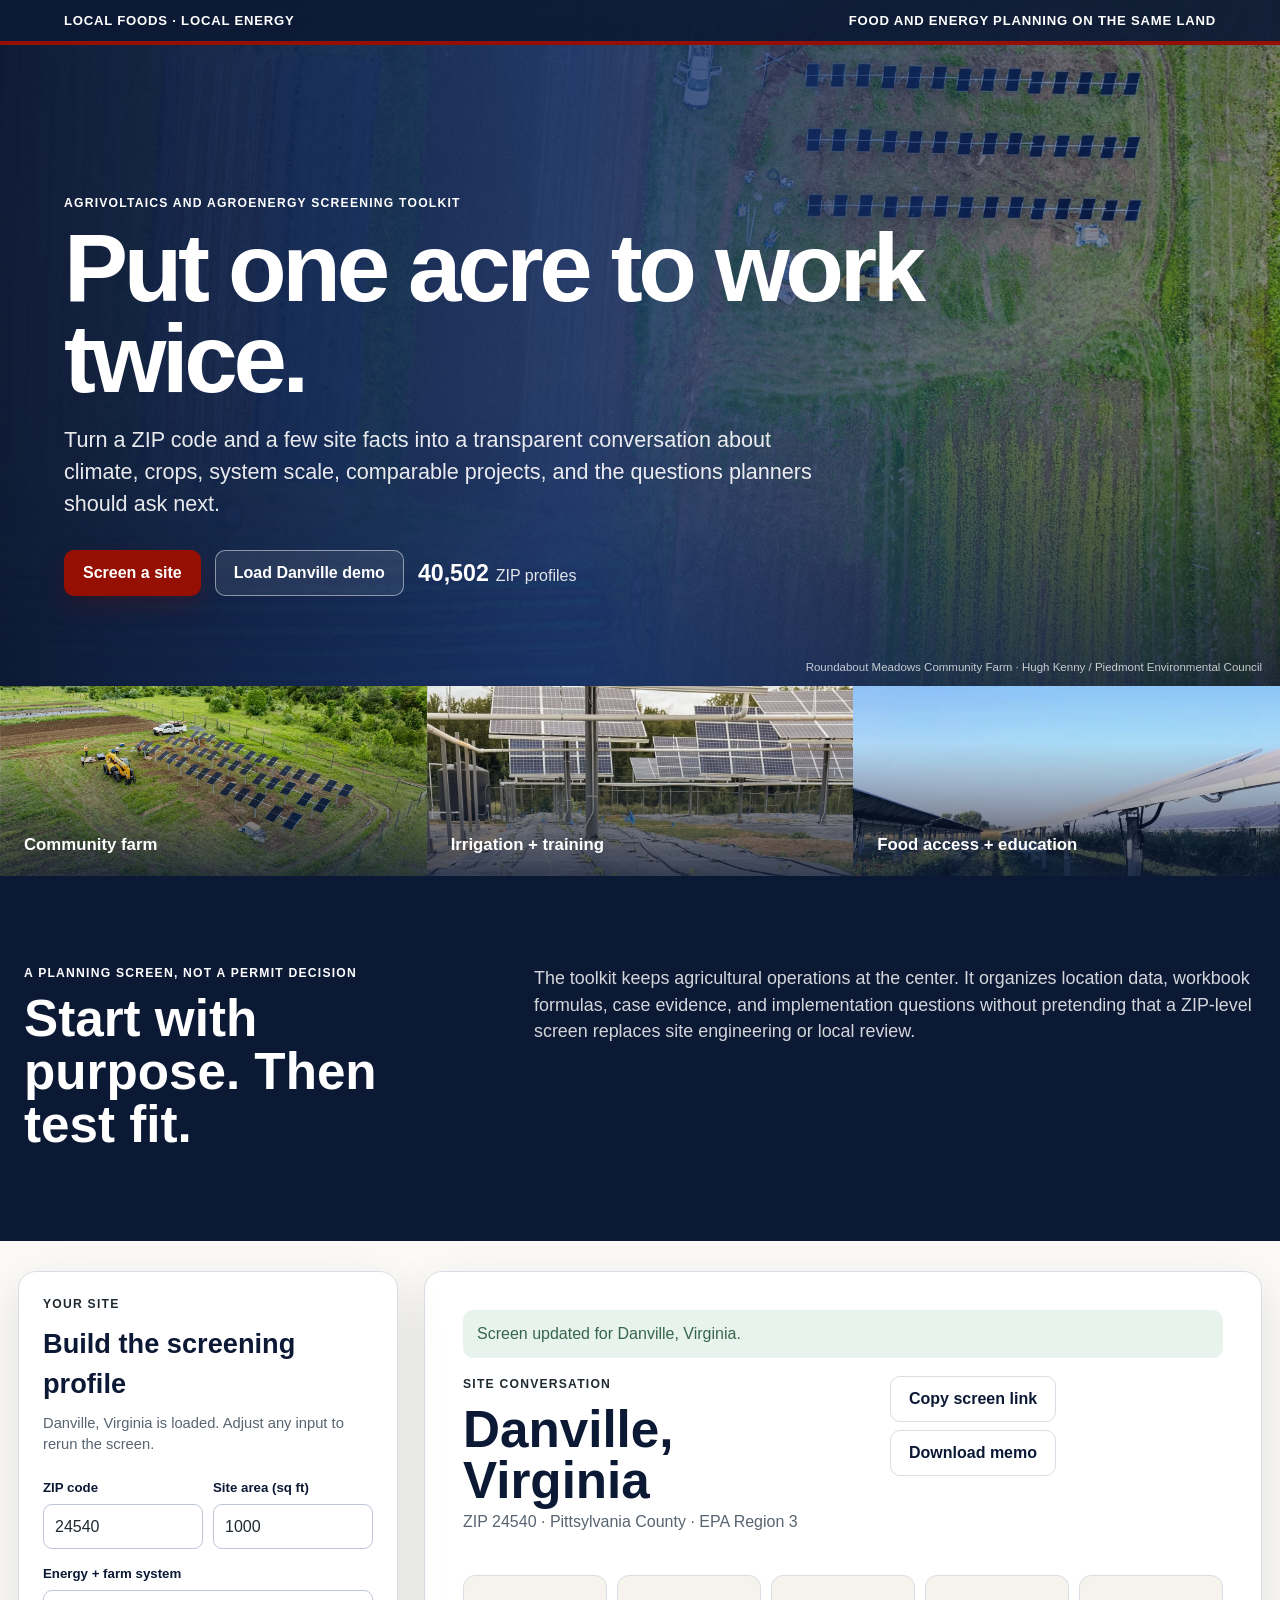
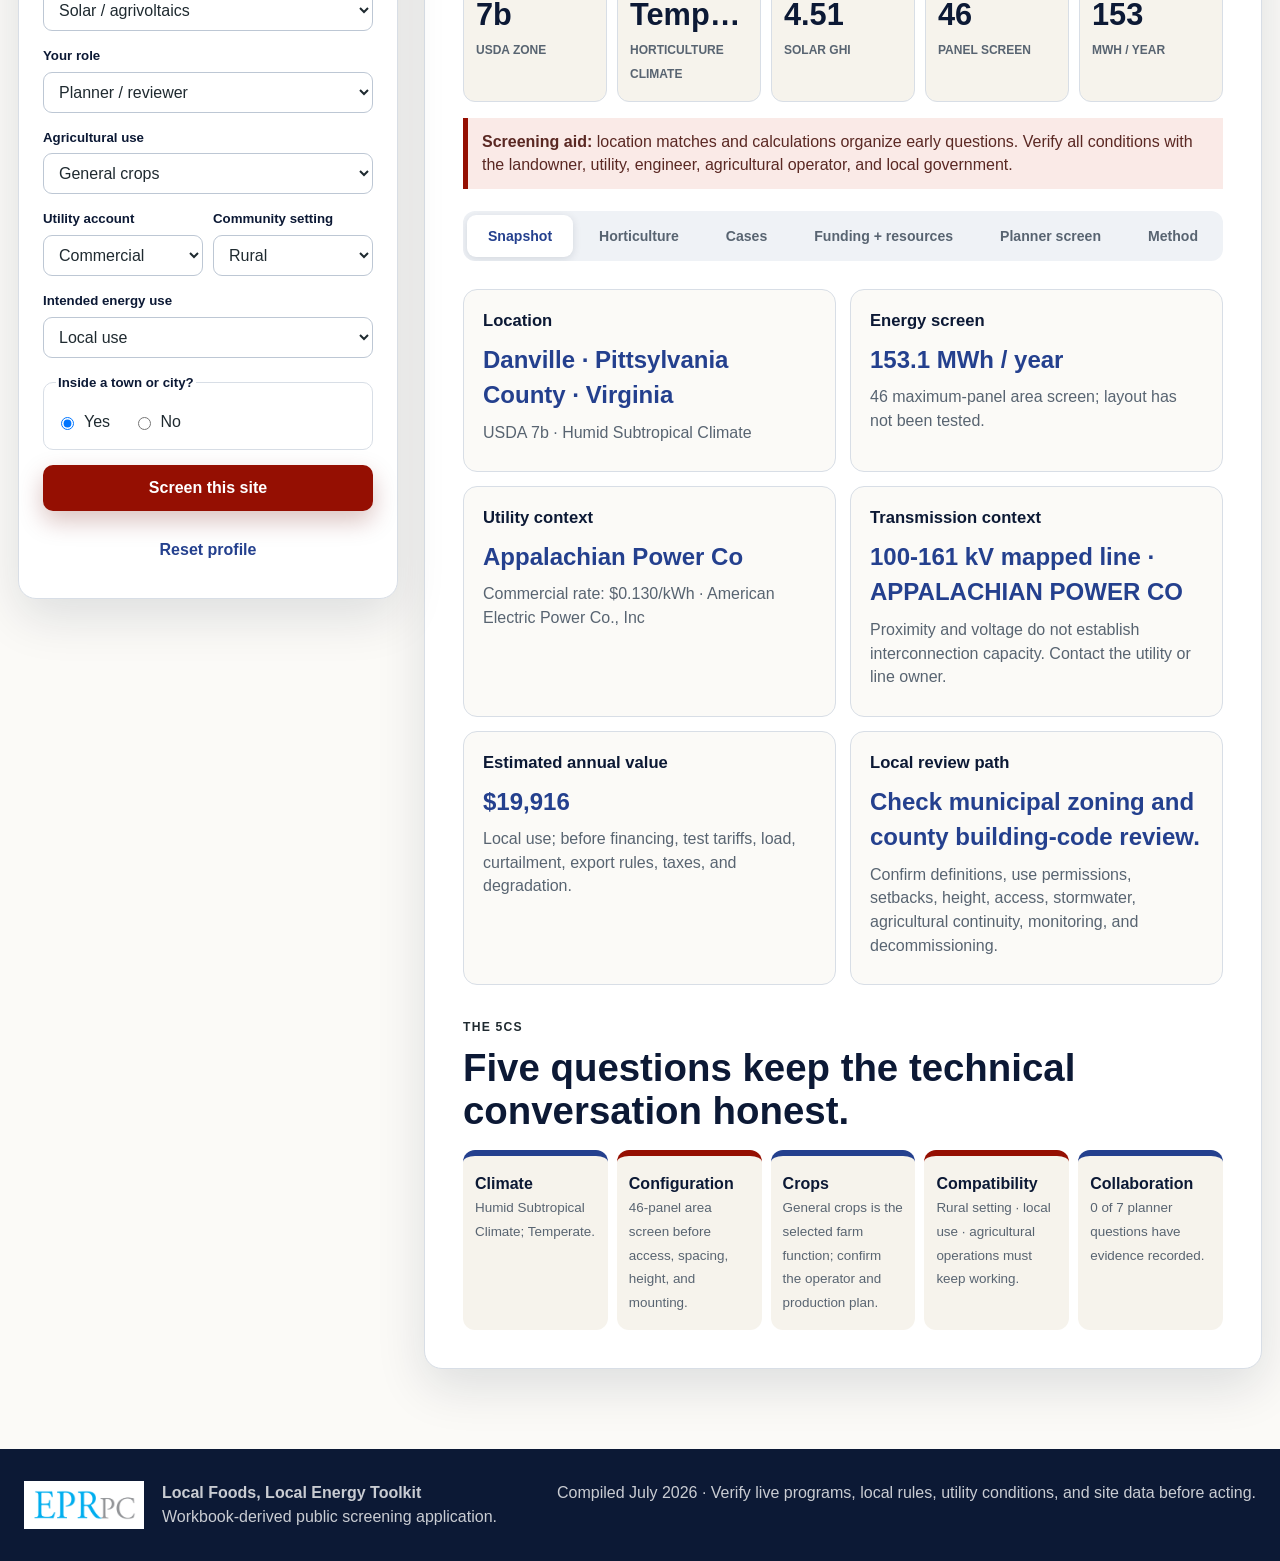
==== index.html @ 29175019 "Publish Local Foods, Local Energy toolkit" ====
<!doctype html>
<html lang="en">
<head>
  <meta charset="utf-8">
  <meta name="viewport" content="width=device-width, initial-scale=1">
  <meta name="description" content="Screen food and energy opportunities on the same land using ZIP-level context, agrivoltaic cases, horticultural guidance, and planner review questions.">
  <meta name="theme-color" content="#0c1935">
  <title>Local Foods, Local Energy Toolkit</title>
  <link rel="stylesheet" href="styles.css">
</head>
<body>
  <a class="skip-link" href="#main">Skip to the screening tool</a>

  <header class="hero">
    <div class="hero-photo" aria-hidden="true"></div>
    <div class="hero-shade" aria-hidden="true"></div>
    <div class="project-ribbon">
      <span>Local Foods · Local Energy</span>
      <span>Food and energy planning on the same land</span>
    </div>
    <div class="hero-content">
      <p class="eyebrow">Agrivoltaics and agroenergy screening toolkit</p>
      <h1>Put one acre to work twice.</h1>
      <p class="hero-copy">Turn a ZIP code and a few site facts into a transparent conversation about climate, crops, system scale, comparable projects, and the questions planners should ask next.</p>
      <div class="hero-actions">
        <a class="button button-primary" href="#screening">Screen a site</a>
        <button class="button button-ghost" id="loadDanville" type="button">Load Danville demo</button>
        <span class="hero-stat"><strong id="zipCount">40,502</strong> ZIP profiles</span>
      </div>
    </div>
    <p class="photo-credit">Roundabout Meadows Community Farm · Hugh Kenny / Piedmont Environmental Council</p>
  </header>

  <section class="photo-ribbon" aria-label="Dual-use project examples">
    <div class="photo-panel photo-roundabout"><span>Community farm</span></div>
    <div class="photo-panel photo-firebird"><span>Irrigation + training</span></div>
    <div class="photo-panel photo-growing"><span>Food access + education</span></div>
  </section>

  <main id="main">
    <section class="intro-band">
      <div>
        <p class="eyebrow">A planning screen, not a permit decision</p>
        <h2>Start with purpose. Then test fit.</h2>
      </div>
      <p>The toolkit keeps agricultural operations at the center. It organizes location data, workbook formulas, case evidence, and implementation questions without pretending that a ZIP-level screen replaces site engineering or local review.</p>
    </section>

    <section class="tool-layout" id="screening">
      <aside class="controls" aria-label="Site screening inputs">
        <div class="controls-heading">
          <p class="eyebrow">Your site</p>
          <h2>Build the screening profile</h2>
          <p id="profileHint">Danville demo values are loaded. Replace them with your site.</p>
        </div>

        <form id="profileForm">
          <div class="field-row field-row-two">
            <label>
              <span>ZIP code</span>
              <input id="zipInput" name="zip" inputmode="numeric" maxlength="5" pattern="[0-9]{5}" value="24540" required>
            </label>
            <label>
              <span>Site area (sq ft)</span>
              <input id="siteArea" name="siteArea" type="number" min="100" step="100" value="1000" required>
            </label>
          </div>

          <label>
            <span>Energy + farm system</span>
            <select id="systemType" name="systemType">
              <option value="solar">Solar / agrivoltaics</option>
              <option value="wind">Wind</option>
              <option value="geothermal">Geothermal</option>
              <option value="biofuels">Biofuels / biomass</option>
              <option value="hydropower">Water / micro-hydro</option>
              <option value="manual">Manual / human power</option>
              <option value="wood">Wood / charcoal</option>
              <option value="oilgas">Oil / gas</option>
            </select>
          </label>

          <label>
            <span>Your role</span>
            <select id="role" name="role">
              <option>Planner / reviewer</option>
              <option>Landowner</option>
              <option>Farmer</option>
              <option>Educator</option>
              <option>Community partner</option>
            </select>
          </label>

          <label>
            <span>Agricultural use</span>
            <select id="farmUse" name="farmUse">
              <option value="Small Scale Crops">General crops</option>
              <option value="Micro/DIY">Micro / DIY</option>
              <option value="Pollinators">Pollinators</option>
              <option value="Silvavoltaics">Trees / silvavoltaics</option>
              <option value="Solar Grazing">Solar grazing</option>
              <option value="Vitivoltaics">Grapes / vitivoltaics</option>
              <option value="Aquavoltaic">Aquaculture</option>
            </select>
          </label>

          <div class="field-row field-row-two">
            <label>
              <span>Utility account</span>
              <select id="consumerType" name="consumerType">
                <option value="commercial">Commercial</option>
                <option value="industrial">Industrial</option>
                <option value="residential">Residential</option>
              </select>
            </label>
            <label>
              <span>Community setting</span>
              <select id="communityType" name="communityType">
                <option>Rural</option>
                <option>Suburban</option>
                <option>Urban</option>
              </select>
            </label>
          </div>

          <label>
            <span>Intended energy use</span>
            <select id="energyUse" name="energyUse">
              <option>Local use</option>
              <option>Sell to grid</option>
              <option>Local use and sell excess</option>
            </select>
          </label>

          <fieldset>
            <legend>Inside a town or city?</legend>
            <label class="radio"><input type="radio" name="insideLocality" value="yes" checked> Yes</label>
            <label class="radio"><input type="radio" name="insideLocality" value="no"> No</label>
          </fieldset>

          <button class="button button-primary button-full" type="submit">Screen this site</button>
          <button class="text-button" id="resetProfile" type="button">Reset profile</button>
        </form>
      </aside>

      <section class="workspace" aria-live="polite">
        <div id="message" class="message" role="status"></div>

        <section id="resultHeader" class="result-header">
          <div>
            <p class="eyebrow">Site conversation</p>
            <h2 id="placeTitle">Danville, Virginia</h2>
            <p id="placeSummary">ZIP 24540 · Pittsylvania County · EPA Region 3</p>
          </div>
          <div class="result-actions">
            <button id="shareScreen" class="button button-secondary" type="button">Copy screen link</button>
            <button id="downloadMemo" class="button button-secondary" type="button">Download memo</button>
          </div>
        </section>

        <section class="metric-grid" aria-label="Screening metrics">
          <div><span id="metricZone">7b</span><label>USDA zone</label></div>
          <div><span id="metricClimate">Temperate</span><label>horticulture climate</label></div>
          <div><span id="metricSolar">4.51</span><label>solar GHI</label></div>
          <div><span id="metricPanels">46</span><label>panel screen</label></div>
          <div><span id="metricEnergy">155</span><label>MWh / year</label></div>
        </section>

        <p class="guardrail"><strong>Screening aid:</strong> location matches and calculations organize early questions. Verify all conditions with the landowner, utility, engineer, agricultural operator, and local government.</p>

        <nav class="tabs" aria-label="Screening results">
          <button class="tab is-active" type="button" data-tab="snapshot" aria-selected="true">Snapshot</button>
          <button class="tab" type="button" data-tab="horticulture" aria-selected="false">Horticulture</button>
          <button class="tab" type="button" data-tab="cases" aria-selected="false">Cases</button>
          <button class="tab" type="button" data-tab="funding" aria-selected="false">Funding + resources</button>
          <button class="tab" type="button" data-tab="planner" aria-selected="false">Planner screen</button>
          <button class="tab" type="button" data-tab="method" aria-selected="false">Method</button>
        </nav>

        <section class="tab-panel is-active" data-panel="snapshot">
          <div id="snapshotCards" class="card-grid"></div>
          <section class="five-cs">
            <div class="section-heading">
              <p class="eyebrow">The 5Cs</p>
              <h3>Five questions keep the technical conversation honest.</h3>
            </div>
            <div id="fiveCs" class="five-c-grid"></div>
          </section>
        </section>

        <section class="tab-panel" data-panel="horticulture" hidden>
          <div class="section-heading">
            <p class="eyebrow">Climate + crops</p>
            <h3 id="horticultureTitle">Temperate agrivoltaics</h3>
          </div>
          <div class="narrative-grid">
            <article><h4>Climate context</h4><p id="climateDetails"></p></article>
            <article><h4>Workbook findings</h4><p id="climateFindings"></p></article>
          </div>
          <article class="planting-panel">
            <h4>Potential planting and farm uses</h4>
            <div id="plantingTags" class="tag-list"></div>
          </article>
        </section>

        <section class="tab-panel" data-panel="cases" hidden>
          <div class="section-heading split-heading">
            <div><p class="eyebrow">Comparable projects</p><h3>Look for design lessons, not copies.</h3></div>
            <label class="compact-field"><span>Show</span><select id="caseLimit"><option value="6">6 cases</option><option value="12">12 cases</option><option value="all">All cases</option></select></label>
          </div>
          <div id="caseResults" class="case-grid"></div>
        </section>

        <section class="tab-panel" data-panel="funding" hidden>
          <div class="section-heading split-heading">
            <div><p class="eyebrow">Workbook resource list</p><h3>Start local, then verify every program.</h3></div>
            <label class="compact-field"><span>Filter</span><input id="fundingSearch" type="search" placeholder="grant, tax credit, loan"></label>
          </div>
          <p class="notice">Program names and links come from the approved workbook. Availability, eligibility, deadlines, and incentives can change. Open the official source before relying on a record.</p>
          <div id="fundingResults" class="resource-list"></div>
          <div class="section-heading section-heading-spaced"><p class="eyebrow">Planning + technical resources</p><h3>Go deeper on design, zoning, and assistance.</h3></div>
          <div id="resourceResults" class="resource-list"></div>
        </section>

        <section class="tab-panel" data-panel="planner" hidden>
          <div class="section-heading">
            <p class="eyebrow">Development review</p>
            <h3>Seven questions before conditions.</h3>
          </div>
          <div class="planner-progress"><span id="plannerCount">0 of 7</span><div><i id="plannerBar"></i></div><strong id="plannerStatus">Evidence not recorded</strong></div>
          <div id="plannerQuestions" class="planner-list"></div>
          <label class="notes-field"><span>Project notes</span><textarea id="projectNotes" rows="6" placeholder="Record evidence, missing information, responsible parties, and follow-up actions."></textarea></label>
          <div class="planner-actions">
            <button id="downloadPlannerMemo" class="button button-primary" type="button">Download screening memo</button>
            <button id="printScreen" class="button button-secondary" type="button">Print screen</button>
          </div>
        </section>

        <section class="tab-panel" data-panel="method" hidden>
          <div class="section-heading">
            <p class="eyebrow">Transparent method</p>
            <h3>What the screen does—and does not do.</h3>
          </div>
          <div class="method-grid">
            <article><h4>Location match</h4><p>The ZIP crosswalk supplies city, county, state, hardiness zone, climate, utility, electricity-rate, RTO, transmission-line, solar, geothermal, and wind context.</p></article>
            <article><h4>Solar screen</h4><p><code>panels = floor(site area ÷ 21.5278216)</code></p><p><code>MWh = round(area × 0.09290304 × solar GHI × 365) ÷ 1000</code></p></article>
            <article><h4>Case ranking</h4><p>Cases gain transparent points for state, climate, hardiness zone, agricultural use, and community-setting similarity. A high rank means “study this,” not “copy this.”</p></article>
            <article><h4>Planning boundary</h4><p>The screen does not test parcel geometry, soils, wetlands, title, interconnection capacity, structural design, economics, tax treatment, or legal compliance.</p></article>
          </div>
          <div class="source-panel">
            <h4>Primary method and policy references</h4>
            <ul>
              <li><a href="https://www.energy.gov/eere/solar/agrivoltaics-solar-and-agriculture-co-location" target="_blank" rel="noopener">U.S. Department of Energy: Agrivoltaics</a></li>
              <li><a href="https://docs.nrel.gov/docs/fy22osti/83566.pdf" target="_blank" rel="noopener">NREL: The 5 Cs of Agrivoltaic Success Factors</a></li>
              <li><a href="https://law.lis.virginia.gov/vacode/title10.1/chapter11.1/section10.1-1197.5/" target="_blank" rel="noopener">Virginia Code § 10.1-1197.5</a></li>
              <li><a href="https://law.lis.virginia.gov/vacode/title15.2/chapter22/section15.2-2288.8/" target="_blank" rel="noopener">Virginia Code § 15.2-2288.8</a></li>
              <li><a href="https://www.pecva.org/resources/publications/piedmont-view/the-friendliest-type-of-energy-generation-a-conversation-on-agrivoltaics/" target="_blank" rel="noopener">Piedmont Environmental Council: Roundabout Meadows</a></li>
            </ul>
          </div>
        </section>
      </section>
    </section>
  </main>

  <footer>
    <div>
      <img src="assets/epr-logo.png" alt="EPR, P.C.">
      <p><strong>Local Foods, Local Energy Toolkit</strong><br>Workbook-derived public screening application.</p>
    </div>
    <p>Compiled July 2026 · Verify live programs, local rules, utility conditions, and site data before acting.</p>
  </footer>

  <script src="data.js"></script>
  <script src="app.js"></script>
</body>
</html>
---- styles.css ----
:root {
  color-scheme: light;
  --navy: #0c1935;
  --blue: #24408e;
  --blue-bright: #3ea8dd;
  --red: #950f02;
  --red-dark: #6c0b05;
  --cream: #f6f3ec;
  --paper: #fbfaf7;
  --panel: #ffffff;
  --ink: #1f2a30;
  --muted: #586471;
  --line: #d8dee6;
  --soft-blue: #eaf1fb;
  --soft-red: #faeae7;
  --soft-green: #e9f3ed;
  --green: #35664b;
  --gold: #f4c95d;
  --shadow: 0 18px 50px rgba(12, 25, 53, 0.12);
  --radius: 18px;
}

* { box-sizing: border-box; }
html { scroll-behavior: smooth; }
body {
  margin: 0;
  background: var(--paper);
  color: var(--ink);
  font-family: Aptos, "Segoe UI", Arial, sans-serif;
  line-height: 1.48;
}
button, input, select, textarea { font: inherit; }
button, a { -webkit-tap-highlight-color: transparent; }
a { color: var(--blue); }
a:hover { color: var(--red); }
h1, h2, h3, h4, p { margin-top: 0; }
h1, h2, h3 { font-family: "Aptos Display", Aptos, "Segoe UI", Arial, sans-serif; }

.skip-link {
  position: fixed;
  left: 16px;
  top: -60px;
  z-index: 100;
  padding: 10px 14px;
  background: #fff;
  color: var(--navy);
  border-radius: 8px;
}
.skip-link:focus { top: 12px; }

.hero {
  position: relative;
  min-height: clamp(520px, 70vh, 760px);
  overflow: hidden;
  background: var(--navy);
  color: #fff;
}
.hero-photo, .hero-shade { position: absolute; inset: 0; }
.hero-photo {
  background: url("assets/hero-roundabout.webp") center 45% / cover no-repeat;
  transform: scale(1.02);
}
.hero-shade {
  background:
    linear-gradient(90deg, rgba(12, 25, 53, .97) 0%, rgba(25, 54, 111, .86) 45%, rgba(12, 25, 53, .24) 100%),
    linear-gradient(180deg, rgba(12, 25, 53, .25) 0%, rgba(12, 25, 53, .12) 55%, rgba(12, 25, 53, .78) 100%);
}
.project-ribbon {
  position: relative;
  z-index: 2;
  display: flex;
  justify-content: space-between;
  gap: 20px;
  padding: 11px clamp(20px, 5vw, 72px);
  border-bottom: 4px solid var(--red);
  background: rgba(12, 25, 53, .92);
  font-size: .82rem;
  font-weight: 800;
  letter-spacing: .06em;
  text-transform: uppercase;
}
.hero-content {
  position: relative;
  z-index: 2;
  width: min(980px, calc(100% - 40px));
  margin-left: clamp(20px, 5vw, 72px);
  padding: clamp(80px, 12vw, 150px) 0 90px;
}
.eyebrow {
  margin-bottom: 10px;
  color: inherit;
  font-size: .76rem;
  font-weight: 900;
  letter-spacing: .1em;
  text-transform: uppercase;
}
.hero h1 {
  max-width: 860px;
  margin-bottom: 20px;
  font-size: clamp(3rem, 7.5vw, 6.5rem);
  line-height: .94;
  letter-spacing: -.045em;
}
.hero-copy {
  max-width: 760px;
  margin-bottom: 0;
  color: rgba(255,255,255,.9);
  font-size: clamp(1.08rem, 1.9vw, 1.35rem);
}
.hero-actions { display: flex; flex-wrap: wrap; align-items: center; gap: 14px; margin-top: 30px; }
.hero-stat { display: inline-flex; align-items: baseline; gap: 7px; color: rgba(255,255,255,.88); }
.hero-stat strong { color: #fff; font-size: 1.45rem; }
.photo-credit { position: absolute; z-index: 2; right: 18px; bottom: 10px; margin: 0; color: rgba(255,255,255,.74); font-size: .72rem; }

.button {
  display: inline-flex;
  min-height: 46px;
  align-items: center;
  justify-content: center;
  gap: 8px;
  padding: 0 18px;
  border: 1px solid transparent;
  border-radius: 10px;
  font-weight: 850;
  text-decoration: none;
  cursor: pointer;
  transition: transform .15s ease, box-shadow .15s ease, background .15s ease;
}
.button:hover { transform: translateY(-1px); }
.button-primary { background: var(--red); color: #fff; box-shadow: 0 10px 24px rgba(108, 11, 5, .25); }
.button-primary:hover { background: var(--red-dark); color: #fff; }
.button-secondary { background: #fff; border-color: var(--line); color: var(--navy); }
.button-secondary:hover { border-color: var(--blue); color: var(--blue); }
.button-ghost { background: rgba(255,255,255,.08); border-color: rgba(255,255,255,.48); color: #fff; }
.button-ghost:hover { background: rgba(255,255,255,.17); }
.button-full { width: 100%; }
.text-button { width: 100%; padding: 12px; border: 0; background: transparent; color: var(--blue); font-weight: 800; cursor: pointer; }

.photo-ribbon { display: grid; grid-template-columns: repeat(3, 1fr); min-height: 190px; }
.photo-panel { position: relative; min-height: 190px; background-position: center; background-size: cover; overflow: hidden; }
.photo-panel::after { content: ""; position: absolute; inset: 0; background: linear-gradient(0deg, rgba(12,25,53,.78), rgba(12,25,53,.04) 70%); }
.photo-panel span { position: absolute; z-index: 1; left: 24px; bottom: 18px; color: #fff; font-size: 1.05rem; font-weight: 900; }
.photo-roundabout { background-image: url("assets/roundabout.webp"); }
.photo-firebird { background-image: url("assets/firebird.webp"); }
.photo-growing { background-image: url("assets/growing-green.webp"); }

.intro-band {
  display: grid;
  grid-template-columns: minmax(260px, .75fr) minmax(360px, 1.25fr);
  gap: clamp(30px, 6vw, 90px);
  padding: clamp(50px, 7vw, 90px) max(24px, calc((100vw - 1440px) / 2));
  background: var(--navy);
  color: #fff;
}
.intro-band h2 { margin-bottom: 0; font-size: clamp(2rem, 4vw, 3.5rem); line-height: 1.03; }
.intro-band > p { max-width: 760px; margin: 0; color: rgba(255,255,255,.82); font-size: 1.12rem; }

.tool-layout {
  display: grid;
  grid-template-columns: minmax(300px, 380px) minmax(0, 1fr);
  gap: 26px;
  width: min(1500px, calc(100% - 36px));
  margin: 30px auto 80px;
  align-items: start;
}
.controls {
  position: sticky;
  top: 18px;
  padding: 24px;
  border: 1px solid var(--line);
  border-radius: var(--radius);
  background: var(--panel);
  box-shadow: var(--shadow);
}
.controls h2 { margin-bottom: 8px; color: var(--navy); font-size: 1.7rem; }
.controls-heading > p:last-child { color: var(--muted); font-size: .92rem; }
form { display: grid; gap: 15px; margin-top: 22px; }
label > span, legend { display: block; margin-bottom: 6px; color: var(--navy); font-size: .83rem; font-weight: 850; }
input, select, textarea {
  width: 100%;
  border: 1px solid #bdc7d4;
  border-radius: 9px;
  background: #fff;
  color: var(--ink);
  padding: 10px 11px;
}
input:focus, select:focus, textarea:focus { outline: 3px solid rgba(62,168,221,.25); border-color: var(--blue); }
fieldset { margin: 0; padding: 12px; border: 1px solid var(--line); border-radius: 10px; }
.radio { display: inline-flex; gap: 7px; align-items: center; margin-right: 18px; color: var(--ink); }
.radio input { width: auto; }
.field-row { display: grid; gap: 10px; }
.field-row-two { grid-template-columns: 1fr 1fr; }

.workspace {
  min-width: 0;
  padding: clamp(22px, 3vw, 38px);
  border: 1px solid var(--line);
  border-radius: var(--radius);
  background: #fff;
  box-shadow: var(--shadow);
}
.message { display: none; margin-bottom: 18px; padding: 12px 14px; border-radius: 10px; }
.message.is-visible { display: block; }
.message.error { background: var(--soft-red); color: var(--red-dark); }
.message.success { background: var(--soft-green); color: var(--green); }
.result-header { display: flex; justify-content: space-between; gap: 24px; align-items: flex-start; }
.result-header h2 { margin-bottom: 4px; color: var(--navy); font-size: clamp(2rem, 4vw, 3.4rem); line-height: 1; }
.result-header p:last-child { color: var(--muted); }
.result-actions { display: flex; flex-wrap: wrap; gap: 8px; }
.metric-grid { display: grid; grid-template-columns: repeat(5, 1fr); gap: 10px; margin: 25px 0 16px; }
.metric-grid > div { min-width: 0; padding: 16px 12px; border: 1px solid var(--line); border-radius: 12px; background: var(--cream); }
.metric-grid span { display: block; overflow: hidden; color: var(--navy); font-size: clamp(1.25rem, 2.4vw, 2rem); font-weight: 900; text-overflow: ellipsis; white-space: nowrap; }
.metric-grid label { color: var(--muted); font-size: .75rem; font-weight: 800; text-transform: uppercase; }
.guardrail { margin: 0 0 22px; padding: 12px 14px; border-left: 5px solid var(--red); background: var(--soft-red); color: #5a2823; }

.tabs { display: flex; gap: 5px; overflow-x: auto; padding: 4px; border-radius: 12px; background: #eff2f6; }
.tab { flex: 1 0 auto; min-height: 42px; padding: 0 12px; border: 0; border-radius: 9px; background: transparent; color: var(--muted); font-size: .88rem; font-weight: 850; cursor: pointer; }
.tab.is-active { background: #fff; color: var(--blue); box-shadow: 0 2px 8px rgba(12,25,53,.12); }
.tab-panel { padding-top: 28px; }
.section-heading { margin-bottom: 18px; }
.section-heading h3 { margin-bottom: 0; color: var(--navy); font-size: clamp(1.65rem, 3vw, 2.5rem); line-height: 1.1; }
.section-heading-spaced { margin-top: 38px; }
.split-heading { display: flex; justify-content: space-between; gap: 18px; align-items: end; }
.compact-field { width: min(240px, 100%); }

.card-grid { display: grid; grid-template-columns: repeat(2, minmax(0, 1fr)); gap: 14px; }
.info-card { padding: 19px; border: 1px solid var(--line); border-radius: 14px; background: var(--paper); }
.info-card h4 { margin-bottom: 8px; color: var(--navy); font-size: 1.04rem; }
.info-card p { margin-bottom: 8px; color: var(--muted); }
.info-card strong { color: var(--ink); }
.info-card .card-value { display: block; margin-bottom: 8px; color: var(--blue); font-size: 1.5rem; font-weight: 900; }
.five-cs { margin-top: 34px; }
.five-c-grid { display: grid; grid-template-columns: repeat(5, 1fr); gap: 9px; }
.five-c-card { padding: 16px 12px; border-top: 6px solid var(--blue); border-radius: 12px; background: var(--cream); }
.five-c-card:nth-child(even) { border-color: var(--red); }
.five-c-card strong { display: block; color: var(--navy); }
.five-c-card span { color: var(--muted); font-size: .84rem; }

.narrative-grid { display: grid; grid-template-columns: 1fr 1fr; gap: 15px; }
.narrative-grid article, .planting-panel, .source-panel { padding: 22px; border: 1px solid var(--line); border-radius: 14px; background: var(--paper); }
.narrative-grid p { white-space: pre-line; }
.planting-panel { margin-top: 15px; background: var(--soft-green); }
.tag-list { display: flex; flex-wrap: wrap; gap: 8px; }
.tag { padding: 7px 10px; border-radius: 999px; background: #fff; color: var(--green); font-size: .86rem; font-weight: 800; }

.case-grid { display: grid; grid-template-columns: repeat(2, minmax(0, 1fr)); gap: 16px; }
.case-card { overflow: hidden; border: 1px solid var(--line); border-radius: 15px; background: #fff; box-shadow: 0 10px 24px rgba(12,25,53,.08); }
.case-photo { width: 100%; aspect-ratio: 16/8.5; object-fit: cover; background: var(--soft-blue); }
.case-body { padding: 19px; }
.case-body h4 { margin-bottom: 5px; color: var(--navy); font-size: 1.2rem; }
.case-place { margin-bottom: 12px; color: var(--muted); font-size: .88rem; }
.case-body p { color: #3f4b56; }
.pill-row { display: flex; flex-wrap: wrap; gap: 6px; margin: 12px 0; }
.pill { padding: 5px 8px; border-radius: 999px; background: var(--soft-blue); color: var(--blue); font-size: .74rem; font-weight: 850; }
.case-links { display: flex; flex-wrap: wrap; gap: 10px; }
.case-links a { font-size: .86rem; font-weight: 800; }

.notice { padding: 14px; border-left: 5px solid var(--gold); background: #fff8dc; }
.resource-list { display: grid; gap: 10px; }
.resource-card { display: grid; grid-template-columns: minmax(0, 1fr) auto; gap: 20px; padding: 17px; border: 1px solid var(--line); border-radius: 12px; }
.resource-card h4 { margin-bottom: 4px; color: var(--navy); }
.resource-card p { margin-bottom: 8px; color: var(--muted); }
.resource-meta { color: var(--blue); font-size: .78rem; font-weight: 850; text-transform: uppercase; }
.source-link { align-self: center; padding: 8px 11px; border: 1px solid var(--blue); border-radius: 8px; font-weight: 850; text-decoration: none; }

.planner-progress { display: grid; grid-template-columns: auto minmax(160px, 1fr) auto; gap: 12px; align-items: center; margin-bottom: 18px; }
.planner-progress > div { height: 10px; overflow: hidden; border-radius: 999px; background: #e2e7ed; }
.planner-progress i { display: block; width: 0; height: 100%; background: var(--red); transition: width .2s ease; }
.planner-list { display: grid; gap: 10px; }
.planner-item { display: grid; grid-template-columns: auto 1fr; gap: 12px; padding: 16px; border: 1px solid var(--line); border-radius: 12px; }
.planner-item input { width: 21px; height: 21px; margin-top: 2px; accent-color: var(--red); }
.planner-item strong { display: block; color: var(--navy); }
.planner-item span { color: var(--muted); font-size: .88rem; }
.notes-field { display: block; margin-top: 18px; }
.planner-actions { display: flex; flex-wrap: wrap; gap: 10px; margin-top: 14px; }

.method-grid { display: grid; grid-template-columns: repeat(2, 1fr); gap: 14px; }
.method-grid article { padding: 20px; border-radius: 13px; background: var(--cream); }
code { display: inline-block; max-width: 100%; padding: 4px 7px; border-radius: 6px; background: var(--navy); color: #fff; overflow-wrap: anywhere; }
.source-panel { margin-top: 15px; }
.source-panel li + li { margin-top: 6px; }

footer { display: flex; justify-content: space-between; gap: 30px; padding: 32px max(24px, calc((100vw - 1440px) / 2)); background: var(--navy); color: #fff; }
footer > div { display: flex; align-items: center; gap: 18px; }
footer img { width: 120px; padding: 8px; background: #fff; }
footer p { margin: 0; color: rgba(255,255,255,.78); }

@media (max-width: 1120px) {
  .tool-layout { grid-template-columns: 320px minmax(0, 1fr); }
  .metric-grid { grid-template-columns: repeat(3, 1fr); }
  .five-c-grid { grid-template-columns: repeat(3, 1fr); }
}

@media (max-width: 900px) {
  .project-ribbon { align-items: flex-start; flex-direction: column; gap: 3px; }
  .photo-ribbon { grid-template-columns: 1fr; }
  .photo-panel { min-height: 140px; }
  .intro-band { grid-template-columns: 1fr; }
  .tool-layout { grid-template-columns: 1fr; }
  .controls { position: relative; top: auto; }
  .result-header, .split-heading { align-items: stretch; flex-direction: column; }
  .card-grid, .case-grid, .narrative-grid, .method-grid { grid-template-columns: 1fr; }
  .five-c-grid { grid-template-columns: repeat(2, 1fr); }
}

@media (max-width: 620px) {
  .hero { min-height: 660px; }
  .hero-content { margin-left: 20px; padding-top: 80px; }
  .hero h1 { font-size: 3.45rem; }
  .photo-credit { left: 20px; right: 20px; }
  .tool-layout { width: min(100% - 20px, 1500px); margin-top: 10px; }
  .controls, .workspace { padding: 18px; border-radius: 14px; }
  .field-row-two { grid-template-columns: 1fr; }
  .metric-grid { grid-template-columns: repeat(2, 1fr); }
  .five-c-grid { grid-template-columns: 1fr; }
  .resource-card { grid-template-columns: 1fr; }
  .planner-progress { grid-template-columns: 1fr; }
  footer { flex-direction: column; }
}

@media print {
  .hero, .photo-ribbon, .intro-band, .controls, .tabs, .result-actions, footer, .planner-actions { display: none !important; }
  body { background: #fff; }
  .tool-layout { display: block; width: 100%; margin: 0; }
  .workspace { border: 0; box-shadow: none; padding: 0; }
  .tab-panel { display: block !important; page-break-before: always; }
  .tab-panel[hidden] { display: block !important; }
}
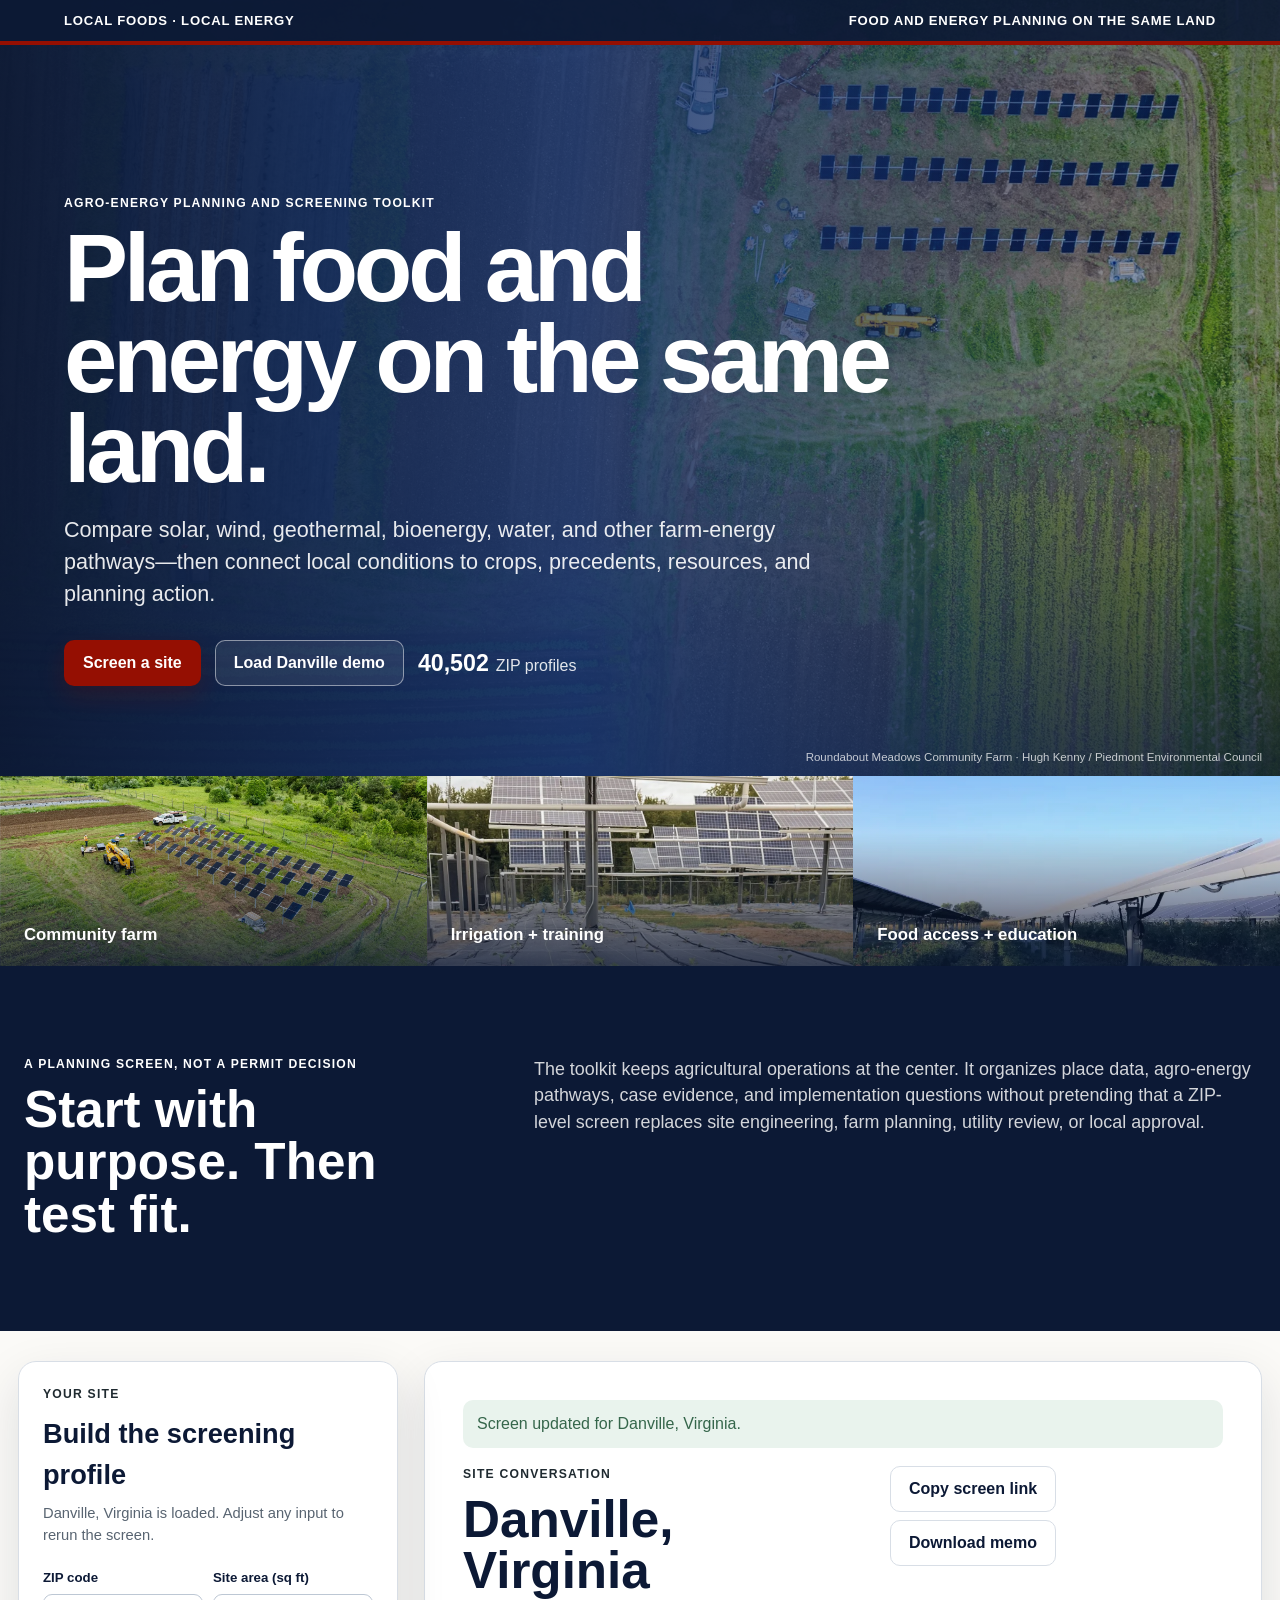
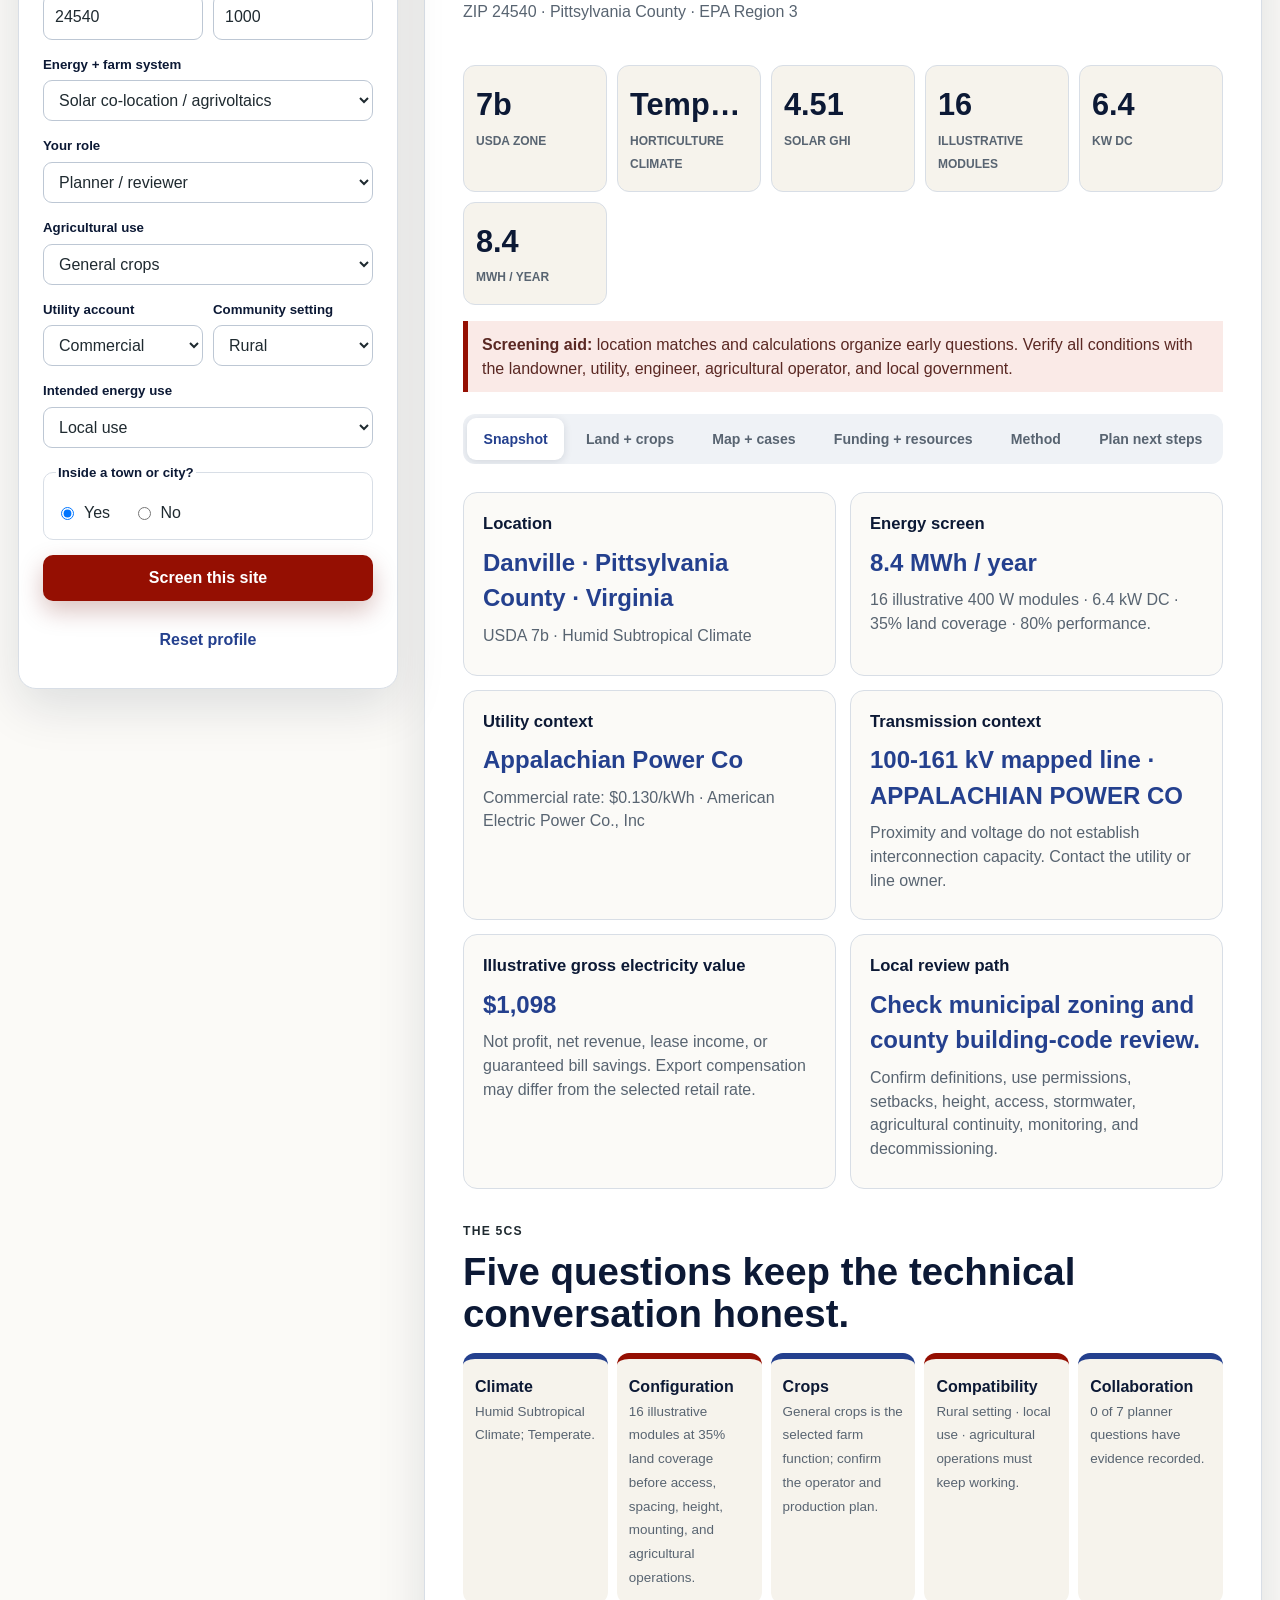
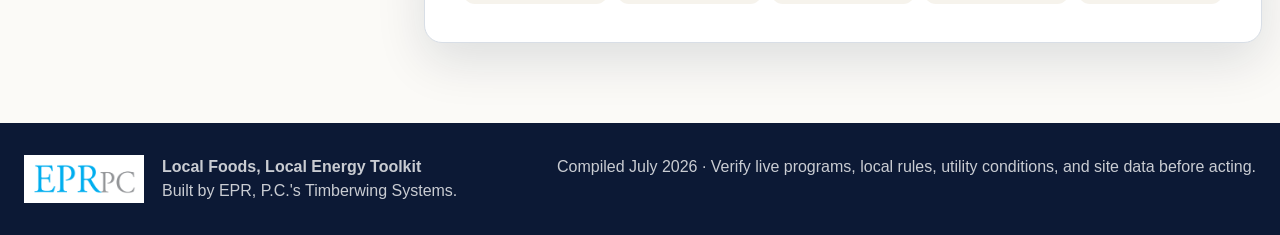
==== commit 2be32152: "Correct solar screen and add agro-energy case map" ====
--- a/index.html
+++ b/index.html
@@ -3,8 +3,9 @@
 <head>
   <meta charset="utf-8">
   <meta name="viewport" content="width=device-width, initial-scale=1">
-  <meta name="description" content="Screen food and energy opportunities on the same land using ZIP-level context, agrivoltaic cases, horticultural guidance, and planner review questions.">
+  <meta name="description" content="Screen agro-energy opportunities using ZIP-level context, land and crop guidance, national case studies, transparent solar assumptions, and planning questions.">
   <meta name="theme-color" content="#0c1935">
+  <link rel="icon" href="./favicon.ico" sizes="any">
   <title>Local Foods, Local Energy Toolkit</title>
   <link rel="stylesheet" href="styles.css">
 </head>
@@ -19,9 +20,9 @@
       <span>Food and energy planning on the same land</span>
     </div>
     <div class="hero-content">
-      <p class="eyebrow">Agrivoltaics and agroenergy screening toolkit</p>
-      <h1>Put one acre to work twice.</h1>
-      <p class="hero-copy">Turn a ZIP code and a few site facts into a transparent conversation about climate, crops, system scale, comparable projects, and the questions planners should ask next.</p>
+      <p class="eyebrow">Agro-energy planning and screening toolkit</p>
+      <h1>Plan food and energy on the same land.</h1>
+      <p class="hero-copy">Compare solar, wind, geothermal, bioenergy, water, and other farm-energy pathways—then connect local conditions to crops, precedents, resources, and planning action.</p>
       <div class="hero-actions">
         <a class="button button-primary" href="#screening">Screen a site</a>
         <button class="button button-ghost" id="loadDanville" type="button">Load Danville demo</button>
@@ -43,7 +44,7 @@
         <p class="eyebrow">A planning screen, not a permit decision</p>
         <h2>Start with purpose. Then test fit.</h2>
       </div>
-      <p>The toolkit keeps agricultural operations at the center. It organizes location data, workbook formulas, case evidence, and implementation questions without pretending that a ZIP-level screen replaces site engineering or local review.</p>
+      <p>The toolkit keeps agricultural operations at the center. It organizes place data, agro-energy pathways, case evidence, and implementation questions without pretending that a ZIP-level screen replaces site engineering, farm planning, utility review, or local approval.</p>
     </section>
 
     <section class="tool-layout" id="screening">
@@ -69,7 +70,7 @@
           <label>
             <span>Energy + farm system</span>
             <select id="systemType" name="systemType">
-              <option value="solar">Solar / agrivoltaics</option>
+              <option value="solar">Solar co-location / agrivoltaics</option>
               <option value="wind">Wind</option>
               <option value="geothermal">Geothermal</option>
               <option value="biofuels">Biofuels / biomass</option>
@@ -162,19 +163,20 @@
           <div><span id="metricZone">7b</span><label>USDA zone</label></div>
           <div><span id="metricClimate">Temperate</span><label>horticulture climate</label></div>
           <div><span id="metricSolar">4.51</span><label>solar GHI</label></div>
-          <div><span id="metricPanels">46</span><label>panel screen</label></div>
-          <div><span id="metricEnergy">155</span><label>MWh / year</label></div>
+          <div><span id="metricPanels">16</span><label>illustrative modules</label></div>
+          <div><span id="metricCapacity">6.4</span><label>kW DC</label></div>
+          <div><span id="metricEnergy">8.4</span><label>MWh / year</label></div>
         </section>
 
         <p class="guardrail"><strong>Screening aid:</strong> location matches and calculations organize early questions. Verify all conditions with the landowner, utility, engineer, agricultural operator, and local government.</p>
 
         <nav class="tabs" aria-label="Screening results">
           <button class="tab is-active" type="button" data-tab="snapshot" aria-selected="true">Snapshot</button>
-          <button class="tab" type="button" data-tab="horticulture" aria-selected="false">Horticulture</button>
-          <button class="tab" type="button" data-tab="cases" aria-selected="false">Cases</button>
+          <button class="tab" type="button" data-tab="horticulture" aria-selected="false">Land + crops</button>
+          <button class="tab" type="button" data-tab="cases" aria-selected="false">Map + cases</button>
           <button class="tab" type="button" data-tab="funding" aria-selected="false">Funding + resources</button>
-          <button class="tab" type="button" data-tab="planner" aria-selected="false">Planner screen</button>
           <button class="tab" type="button" data-tab="method" aria-selected="false">Method</button>
+          <button class="tab" type="button" data-tab="planner" aria-selected="false">Plan next steps</button>
         </nav>
 
         <section class="tab-panel is-active" data-panel="snapshot">
@@ -191,7 +193,7 @@
         <section class="tab-panel" data-panel="horticulture" hidden>
           <div class="section-heading">
             <p class="eyebrow">Climate + crops</p>
-            <h3 id="horticultureTitle">Temperate agrivoltaics</h3>
+            <h3 id="horticultureTitle">Temperate land + crop context</h3>
           </div>
           <div class="narrative-grid">
             <article><h4>Climate context</h4><p id="climateDetails"></p></article>
@@ -205,9 +207,26 @@
 
         <section class="tab-panel" data-panel="cases" hidden>
           <div class="section-heading split-heading">
-            <div><p class="eyebrow">Comparable projects</p><h3>Look for design lessons, not copies.</h3></div>
-            <label class="compact-field"><span>Show</span><select id="caseLimit"><option value="6">6 cases</option><option value="12">12 cases</option><option value="all">All cases</option></select></label>
-          </div>
+            <div><p class="eyebrow">Agro-energy locator</p><h3>See where the precedents are—and what they teach.</h3></div>
+            <label class="compact-field"><span>Show</span><select id="caseLimit"><option value="6">6 cases</option><option value="12" selected>12 cases</option><option value="all">All cases</option></select></label>
+          </div>
+          <section class="locator-shell" aria-labelledby="locatorTitle">
+            <div class="locator-heading">
+              <div><p class="eyebrow">National context</p><h4 id="locatorTitle">Your ZIP and the selected agro-energy cases</h4></div>
+              <strong id="mapCaseCount">0 mapped cases</strong>
+            </div>
+            <div class="map-legend" aria-label="Map legend">
+              <span><i class="legend-dot legend-user"></i>Selected ZIP centroid</span>
+              <span><i class="legend-dot legend-case"></i>Case study</span>
+              <span><i class="legend-dot legend-local"></i>Case in selected state</span>
+            </div>
+            <div class="locator-map" role="img" aria-labelledby="locatorTitle mapSummary">
+              <img src="assets/us-states-locator.svg" alt="" aria-hidden="true">
+              <svg id="caseMapMarkers" viewBox="0 0 860 520" aria-hidden="true"></svg>
+            </div>
+            <p id="mapSummary" class="map-summary"></p>
+            <p class="map-source">Source: U.S. Census Bureau 2025 Cartographic Boundary Files and toolkit ZIP coordinates. A territory-level marker is used when a case has no ZIP. National locator only; not for parcel, boundary, or distance measurement. North is up; no scale is shown because distance is not evaluated. Map by EPR, P.C.'s Timberwing Systems · July 2026.</p>
+          </section>
           <div id="caseResults" class="case-grid"></div>
         </section>
 
@@ -222,10 +241,40 @@
           <div id="resourceResults" class="resource-list"></div>
         </section>
 
+
+
+        <section class="tab-panel" data-panel="method" hidden>
+          <div class="section-heading">
+            <p class="eyebrow">Transparent method</p>
+            <h3>What the screen does—and does not do.</h3>
+          </div>
+          <div class="method-grid">
+            <article><h4>Agro-energy scope</h4><p>The screen starts with the agricultural function, then compares solar co-location, wind, geothermal, bioenergy, water, manual power, wood, and oil/gas precedents. Agrivoltaics is one pathway—not the definition of the whole toolkit.</p></article>
+            <article><h4>Location match</h4><p>The ZIP crosswalk supplies place, hardiness, climate, utility-rate, transmission, solar, geothermal, and wind context. ZIP coordinates are approximate locator points, not parcel locations.</p></article>
+            <article><h4>Corrected solar screen</h4><p><code>modules = floor(area × 35% ÷ 21.5278 sq ft)</code></p><p><code>capacity = modules × 0.40 kW DC</code></p><p><code>annual kWh = capacity × GHI × 365 × 0.80</code></p><p><code>gross value = annual kWh × selected utility rate</code></p></article>
+            <article><h4>What “value” means</h4><p>The result is an illustrative gross electricity value. It is not profit, net revenue, lease income, or guaranteed bill savings. Export compensation may be lower than the displayed retail rate.</p></article>
+            <article><h4>Case ranking + map</h4><p>Cases gain transparent points for state, climate, hardiness zone, agricultural use, and community setting. The locator uses Census state boundaries and toolkit ZIP coordinates; a labeled territory-level marker is used for the USVI case that has no workbook ZIP. A high rank means “study this,” not “copy this.”</p></article>
+            <article><h4>Planning boundary</h4><p>The screen does not test parcel geometry, soils, wetlands, title, interconnection capacity, structural design, economics, tax treatment, or legal compliance. Use NREL PVWatts or engineering analysis when a project moves beyond screening.</p></article>
+          </div>
+          <div class="source-panel">
+            <h4>Primary method and policy references</h4>
+            <ul>
+              <li><a href="https://www.energy.gov/cmei/systems/agrivoltaics-solar-and-agriculture-co-location" target="_blank" rel="noopener">U.S. Department of Energy: Agrivoltaics</a></li>
+              <li><a href="https://pvwatts.nrel.gov/version_8.php" target="_blank" rel="noopener">NREL PVWatts: detailed preliminary solar production modeling</a></li>
+              <li><a href="https://www.census.gov/geographies/mapping-files/2025/geo/carto-boundary-file.html" target="_blank" rel="noopener">U.S. Census Bureau: 2025 Cartographic Boundary Files</a></li>
+              <li><a href="https://docs.nrel.gov/docs/fy22osti/83566.pdf" target="_blank" rel="noopener">NREL: The 5 Cs of Agrivoltaic Success Factors</a></li>
+              <li><a href="https://law.lis.virginia.gov/vacode/title10.1/chapter11.1/section10.1-1197.5/" target="_blank" rel="noopener">Virginia Code § 10.1-1197.5</a></li>
+              <li><a href="https://law.lis.virginia.gov/vacode/title15.2/chapter22/section15.2-2288.8/" target="_blank" rel="noopener">Virginia Code § 15.2-2288.8</a></li>
+              <li><a href="https://www.pecva.org/resources/publications/piedmont-view/the-friendliest-type-of-energy-generation-a-conversation-on-agrivoltaics/" target="_blank" rel="noopener">Piedmont Environmental Council: Roundabout Meadows</a></li>
+            </ul>
+          </div>
+        </section>
+
         <section class="tab-panel" data-panel="planner" hidden>
           <div class="section-heading">
-            <p class="eyebrow">Development review</p>
-            <h3>Seven questions before conditions.</h3>
+            <p class="eyebrow">Final action step</p>
+            <h3>Turn the screen into a planning worklist.</h3>
+            <p>Use this after reviewing the place, land and crops, case map, resources, and method. It records what is known, what is missing, and who must answer next.</p>
           </div>
           <div class="planner-progress"><span id="plannerCount">0 of 7</span><div><i id="plannerBar"></i></div><strong id="plannerStatus">Evidence not recorded</strong></div>
           <div id="plannerQuestions" class="planner-list"></div>
@@ -235,29 +284,6 @@
             <button id="printScreen" class="button button-secondary" type="button">Print screen</button>
           </div>
         </section>
-
-        <section class="tab-panel" data-panel="method" hidden>
-          <div class="section-heading">
-            <p class="eyebrow">Transparent method</p>
-            <h3>What the screen does—and does not do.</h3>
-          </div>
-          <div class="method-grid">
-            <article><h4>Location match</h4><p>The ZIP crosswalk supplies city, county, state, hardiness zone, climate, utility, electricity-rate, RTO, transmission-line, solar, geothermal, and wind context.</p></article>
-            <article><h4>Solar screen</h4><p><code>panels = floor(site area ÷ 21.5278216)</code></p><p><code>MWh = round(area × 0.09290304 × solar GHI × 365) ÷ 1000</code></p></article>
-            <article><h4>Case ranking</h4><p>Cases gain transparent points for state, climate, hardiness zone, agricultural use, and community-setting similarity. A high rank means “study this,” not “copy this.”</p></article>
-            <article><h4>Planning boundary</h4><p>The screen does not test parcel geometry, soils, wetlands, title, interconnection capacity, structural design, economics, tax treatment, or legal compliance.</p></article>
-          </div>
-          <div class="source-panel">
-            <h4>Primary method and policy references</h4>
-            <ul>
-              <li><a href="https://www.energy.gov/eere/solar/agrivoltaics-solar-and-agriculture-co-location" target="_blank" rel="noopener">U.S. Department of Energy: Agrivoltaics</a></li>
-              <li><a href="https://docs.nrel.gov/docs/fy22osti/83566.pdf" target="_blank" rel="noopener">NREL: The 5 Cs of Agrivoltaic Success Factors</a></li>
-              <li><a href="https://law.lis.virginia.gov/vacode/title10.1/chapter11.1/section10.1-1197.5/" target="_blank" rel="noopener">Virginia Code § 10.1-1197.5</a></li>
-              <li><a href="https://law.lis.virginia.gov/vacode/title15.2/chapter22/section15.2-2288.8/" target="_blank" rel="noopener">Virginia Code § 15.2-2288.8</a></li>
-              <li><a href="https://www.pecva.org/resources/publications/piedmont-view/the-friendliest-type-of-energy-generation-a-conversation-on-agrivoltaics/" target="_blank" rel="noopener">Piedmont Environmental Council: Roundabout Meadows</a></li>
-            </ul>
-          </div>
-        </section>
       </section>
     </section>
   </main>
@@ -265,7 +291,7 @@
   <footer>
     <div>
       <img src="assets/epr-logo.png" alt="EPR, P.C.">
-      <p><strong>Local Foods, Local Energy Toolkit</strong><br>Workbook-derived public screening application.</p>
+      <p><strong>Local Foods, Local Energy Toolkit</strong><br>Built by EPR, P.C.'s Timberwing Systems.</p>
     </div>
     <p>Compiled July 2026 · Verify live programs, local rules, utility conditions, and site data before acting.</p>
   </footer>
--- a/styles.css
+++ b/styles.css
@@ -249,6 +249,7 @@
 .case-body { padding: 19px; }
 .case-body h4 { margin-bottom: 5px; color: var(--navy); font-size: 1.2rem; }
 .case-place { margin-bottom: 12px; color: var(--muted); font-size: .88rem; }
+.case-image-note { margin: -4px 0 10px; color: #5b6670; font-size: .76rem; font-style: italic; }
 .case-body p { color: #3f4b56; }
 .pill-row { display: flex; flex-wrap: wrap; gap: 6px; margin: 12px 0; }
 .pill { padding: 5px 8px; border-radius: 999px; background: var(--soft-blue); color: var(--blue); font-size: .74rem; font-weight: 850; }
@@ -326,3 +327,33 @@
   .tab-panel { display: block !important; page-break-before: always; }
   .tab-panel[hidden] { display: block !important; }
 }
+
+
+/* Agro-energy locator map */
+.locator-shell { margin-bottom: 24px; padding: 20px; border: 1px solid var(--line); border-radius: 16px; background: #f8faf8; }
+.locator-heading { display: flex; align-items: end; justify-content: space-between; gap: 20px; margin-bottom: 12px; }
+.locator-heading h4 { margin: 2px 0 0; color: var(--navy); font-size: 1.2rem; }
+.locator-heading > strong { color: var(--blue); white-space: nowrap; }
+.map-legend { display: flex; flex-wrap: wrap; gap: 12px 20px; margin-bottom: 12px; color: var(--muted); font-size: .82rem; font-weight: 750; }
+.map-legend span { display: inline-flex; align-items: center; gap: 7px; }
+.legend-dot { display: inline-block; width: 12px; height: 12px; border: 2px solid #fff; border-radius: 50%; box-shadow: 0 0 0 1px rgba(12,25,53,.25); }
+.legend-user { background: var(--red); }
+.legend-case { background: var(--blue); }
+.legend-local { background: #f0a51b; }
+.locator-map { position: relative; overflow: hidden; aspect-ratio: 860 / 520; border: 1px solid #b9c4cc; border-radius: 14px; background: #eaf1f5; }
+.locator-map > img, .locator-map > svg { position: absolute; inset: 0; width: 100%; height: 100%; }
+.locator-map > svg { pointer-events: none; }
+.case-map-marker { fill: var(--blue); stroke: #fff; stroke-width: 1.8; opacity: .86; vector-effect: non-scaling-stroke; }
+.case-map-marker.is-local { fill: #f0a51b; stroke: var(--navy); stroke-width: 2.2; }
+.user-map-halo { fill: rgba(149,15,2,.20); stroke: var(--red); stroke-width: 2; }
+.user-map-dot { fill: var(--red); stroke: #fff; stroke-width: 2.5; }
+.map-summary { margin: 12px 0 4px; color: var(--navy); font-weight: 750; }
+.map-source { margin: 0; color: var(--muted); font-size: .72rem; line-height: 1.45; }
+.method-grid code { white-space: normal; overflow-wrap: anywhere; }
+
+@media (max-width: 700px) {
+  .locator-shell { padding: 14px; }
+  .locator-heading { display: block; }
+  .locator-heading > strong { display: block; margin-top: 6px; }
+  .map-legend { gap: 8px 12px; }
+}
